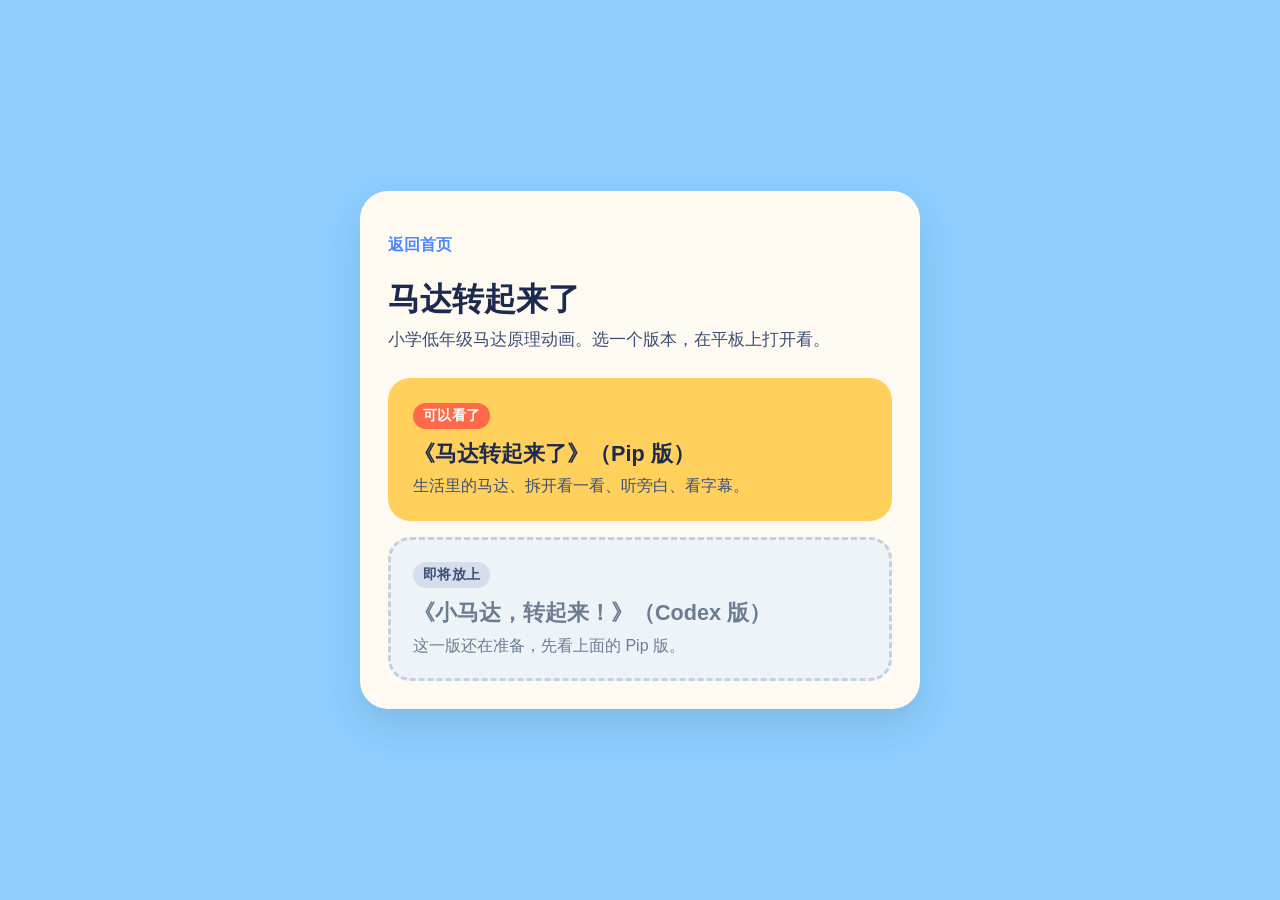
==== motor/index.html @ 284af530 "feat: add Pip motor explainer at motor/pip Publish the kids motor story and a Chinese chooser, and l" ====
<!DOCTYPE html>
<html lang="zh-CN">
<head>
<meta charset="UTF-8">
<meta name="viewport" content="width=device-width, initial-scale=1, viewport-fit=cover">
<meta name="description" content="小学低年级马达原理动画。先看《马达转起来了》Pip 版。">
<title>马达转起来了</title>
<style>
  :root {
    --ink: #1b2a4e;
    --ink-soft: #3d4f78;
    --paper: #fffaf1;
    --coral: #ff6848;
    --coral-deep: #e24d32;
    --sun: #ffd15c;
    --blue: #4d86ff;
    --shadow: 0 16px 40px rgba(27, 42, 78, 0.14);
  }
  * { margin: 0; padding: 0; box-sizing: border-box; }
  body {
    font-family: "PingFang SC", "Hiragino Sans GB", "Noto Sans SC", "Microsoft YaHei", sans-serif;
    color: var(--ink);
    background: #8ecfff;
    min-height: 100vh;
    min-height: 100dvh;
    -webkit-tap-highlight-color: transparent;
  }
  .sky {
    min-height: 100vh;
    min-height: 100dvh;
    display: flex;
    align-items: center;
    justify-content: center;
    padding: calc(28px + env(safe-area-inset-top)) 20px calc(28px + env(safe-area-inset-bottom));
  }
  .panel {
    width: min(560px, 100%);
    background: var(--paper);
    border-radius: 28px;
    box-shadow: var(--shadow);
    padding: 32px 28px 28px;
  }
  .back {
    display: inline-flex;
    align-items: center;
    min-height: 44px;
    margin-bottom: 12px;
    color: var(--blue);
    font-size: 1rem;
    font-weight: 700;
    text-decoration: none;
  }
  .back:focus-visible {
    outline: 3px solid var(--blue);
    outline-offset: 3px;
    border-radius: 8px;
  }
  h1 {
    font-size: 2rem;
    line-height: 1.25;
    margin-bottom: 8px;
  }
  .lead {
    color: var(--ink-soft);
    font-size: 1.05rem;
    line-height: 1.6;
    margin-bottom: 24px;
  }
  .choices {
    display: grid;
    gap: 16px;
  }
  .choice {
    display: block;
    border-radius: 22px;
    padding: 22px 22px 20px;
    text-decoration: none;
    color: inherit;
    border: 3px solid transparent;
  }
  .choice.ready {
    background: var(--sun);
    color: var(--ink);
  }
  .choice.ready:hover,
  .choice.ready:focus-visible {
    border-color: var(--coral);
    transform: translateY(-2px);
  }
  .choice.ready:focus-visible {
    outline: 3px solid var(--blue);
    outline-offset: 3px;
  }
  .choice.soon {
    background: #eef3f8;
    color: #6b7c93;
    border: 3px dashed #c5d0dc;
  }
  .badge {
    display: inline-block;
    font-size: 0.85rem;
    font-weight: 700;
    letter-spacing: 0.02em;
    padding: 4px 10px;
    border-radius: 999px;
    margin-bottom: 10px;
  }
  .choice.ready .badge {
    background: var(--coral);
    color: white;
  }
  .choice.soon .badge {
    background: #d5deea;
    color: #3d4f78;
  }
  .choice h2 {
    font-size: 1.35rem;
    line-height: 1.35;
    margin-bottom: 6px;
  }
  .choice p {
    font-size: 1rem;
    line-height: 1.5;
  }
  .choice.ready p { color: var(--ink-soft); }
  @media (max-width: 600px) {
    .panel { padding: 24px 18px 18px; border-radius: 22px; }
    h1 { font-size: 1.7rem; }
    .choice h2 { font-size: 1.2rem; }
  }
</style>
</head>
<body>
<div class="sky">
  <main class="panel">
    <a class="back" href="../">返回首页</a>
    <h1>马达转起来了</h1>
    <p class="lead">小学低年级马达原理动画。选一个版本，在平板上打开看。</p>
    <div class="choices">
      <a class="choice ready" href="pip/">
        <span class="badge">可以看了</span>
        <h2>《马达转起来了》（Pip 版）</h2>
        <p>生活里的马达、拆开看一看、听旁白、看字幕。</p>
      </a>
      <div class="choice soon" aria-disabled="true">
        <span class="badge">即将放上</span>
        <h2>《小马达，转起来！》（Codex 版）</h2>
        <p>这一版还在准备，先看上面的 Pip 版。</p>
      </div>
    </div>
  </main>
</div>
</body>
</html>
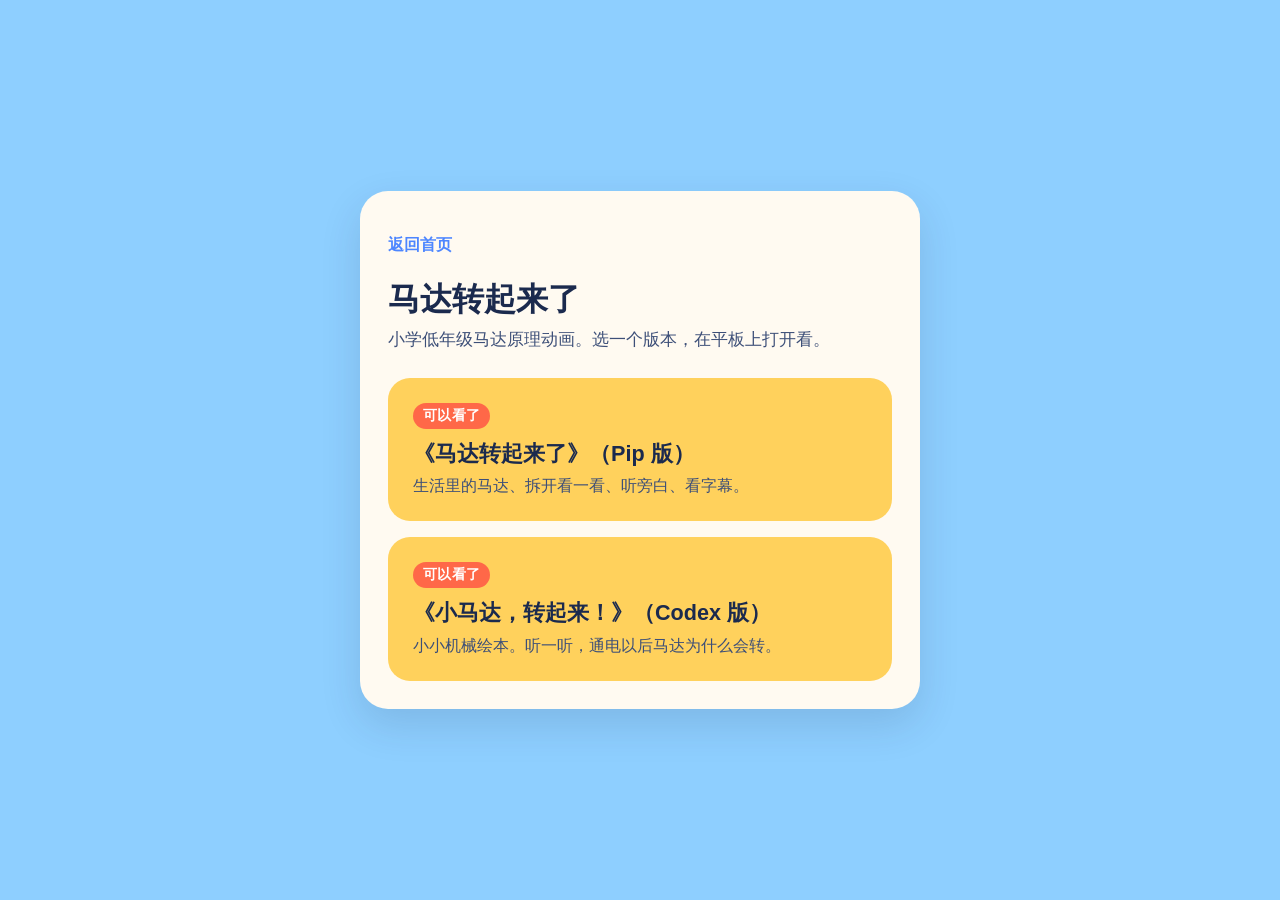
==== commit 22e51d6d: "feat: publish Codex motor explainer Add the electromagnetic-principle Codex story at motor/codex and" ====
--- a/motor/index.html
+++ b/motor/index.html
@@ -3,7 +3,7 @@
 <head>
 <meta charset="UTF-8">
 <meta name="viewport" content="width=device-width, initial-scale=1, viewport-fit=cover">
-<meta name="description" content="小学低年级马达原理动画。先看《马达转起来了》Pip 版。">
+<meta name="description" content="小学低年级马达原理动画。Pip 版《马达转起来了》，Codex 版《小马达，转起来！》。">
 <title>马达转起来了</title>
 <style>
   :root {
@@ -91,11 +91,6 @@
     outline: 3px solid var(--blue);
     outline-offset: 3px;
   }
-  .choice.soon {
-    background: #eef3f8;
-    color: #6b7c93;
-    border: 3px dashed #c5d0dc;
-  }
   .badge {
     display: inline-block;
     font-size: 0.85rem;
@@ -108,10 +103,6 @@
   .choice.ready .badge {
     background: var(--coral);
     color: white;
-  }
-  .choice.soon .badge {
-    background: #d5deea;
-    color: #3d4f78;
   }
   .choice h2 {
     font-size: 1.35rem;
@@ -142,11 +133,11 @@
         <h2>《马达转起来了》（Pip 版）</h2>
         <p>生活里的马达、拆开看一看、听旁白、看字幕。</p>
       </a>
-      <div class="choice soon" aria-disabled="true">
-        <span class="badge">即将放上</span>
+      <a class="choice ready" href="codex/">
+        <span class="badge">可以看了</span>
         <h2>《小马达，转起来！》（Codex 版）</h2>
-        <p>这一版还在准备，先看上面的 Pip 版。</p>
-      </div>
+        <p>小小机械绘本。听一听，通电以后马达为什么会转。</p>
+      </a>
     </div>
   </main>
 </div>
